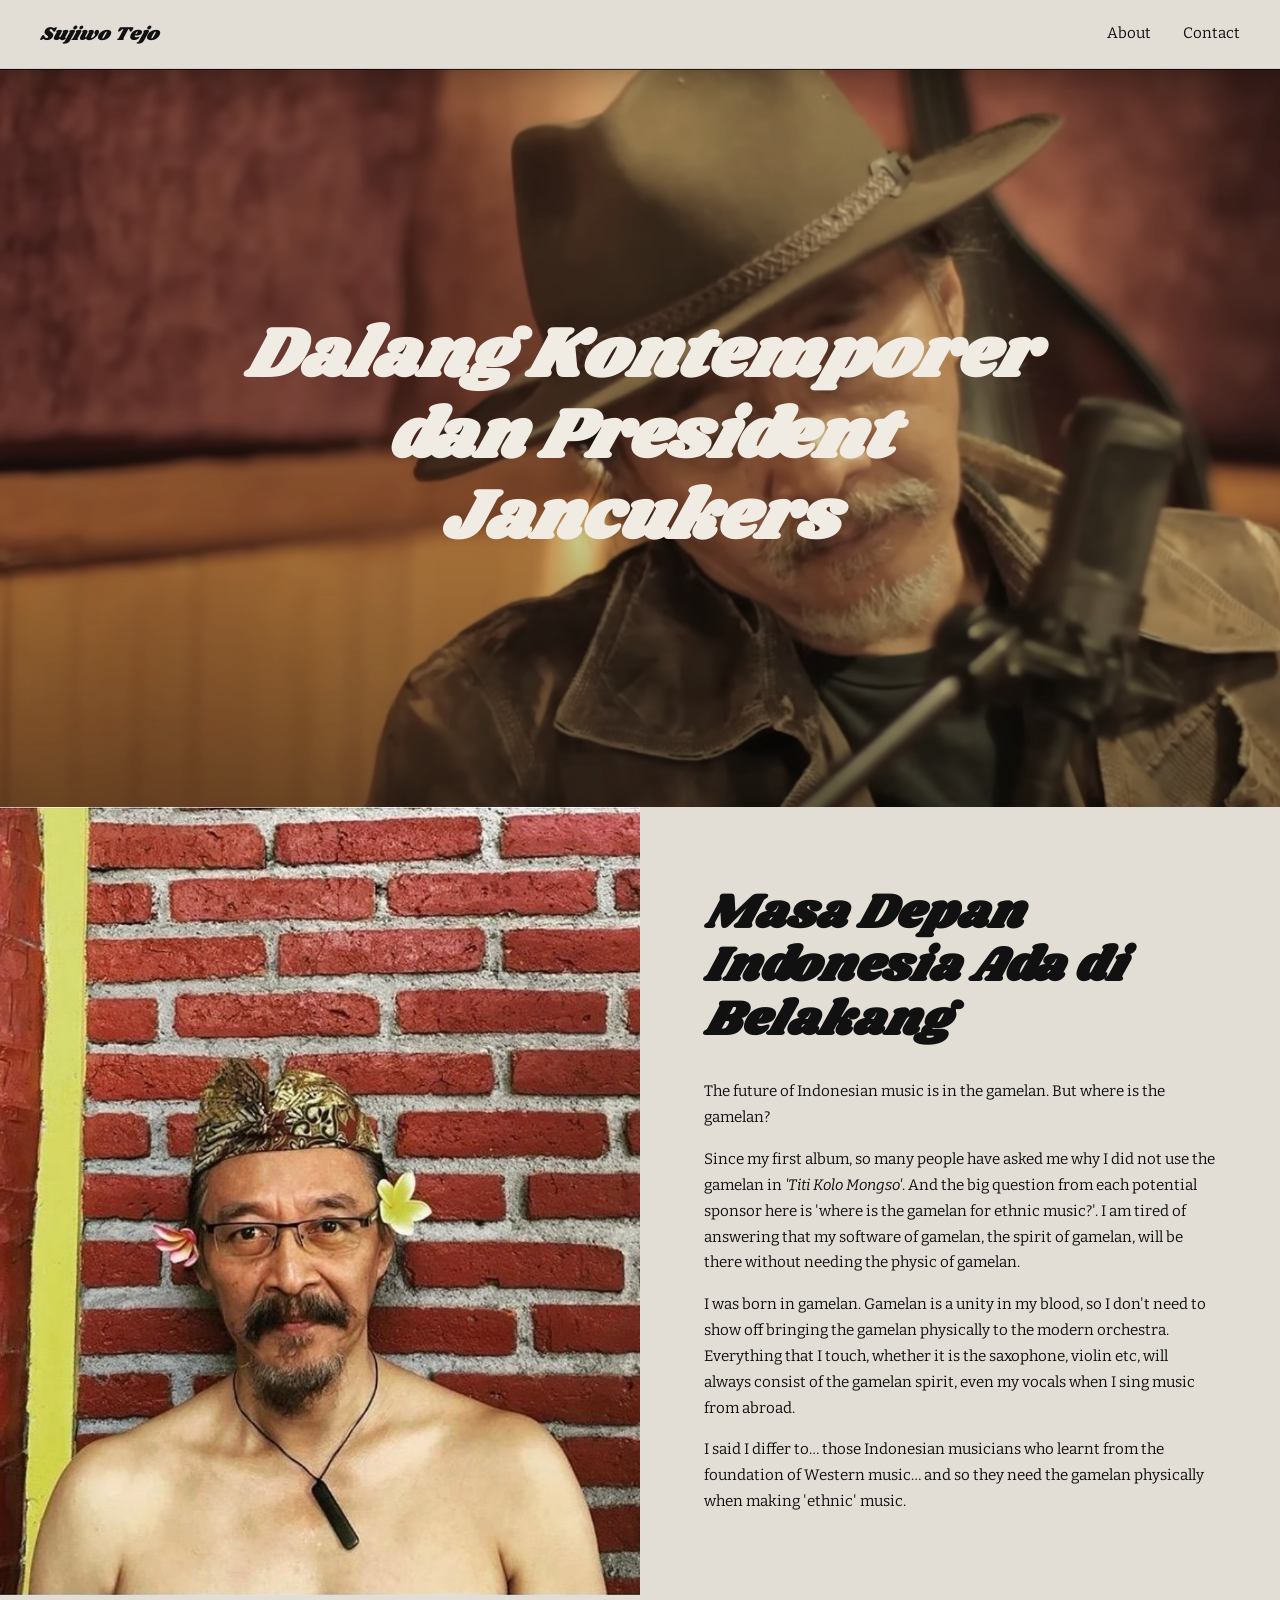
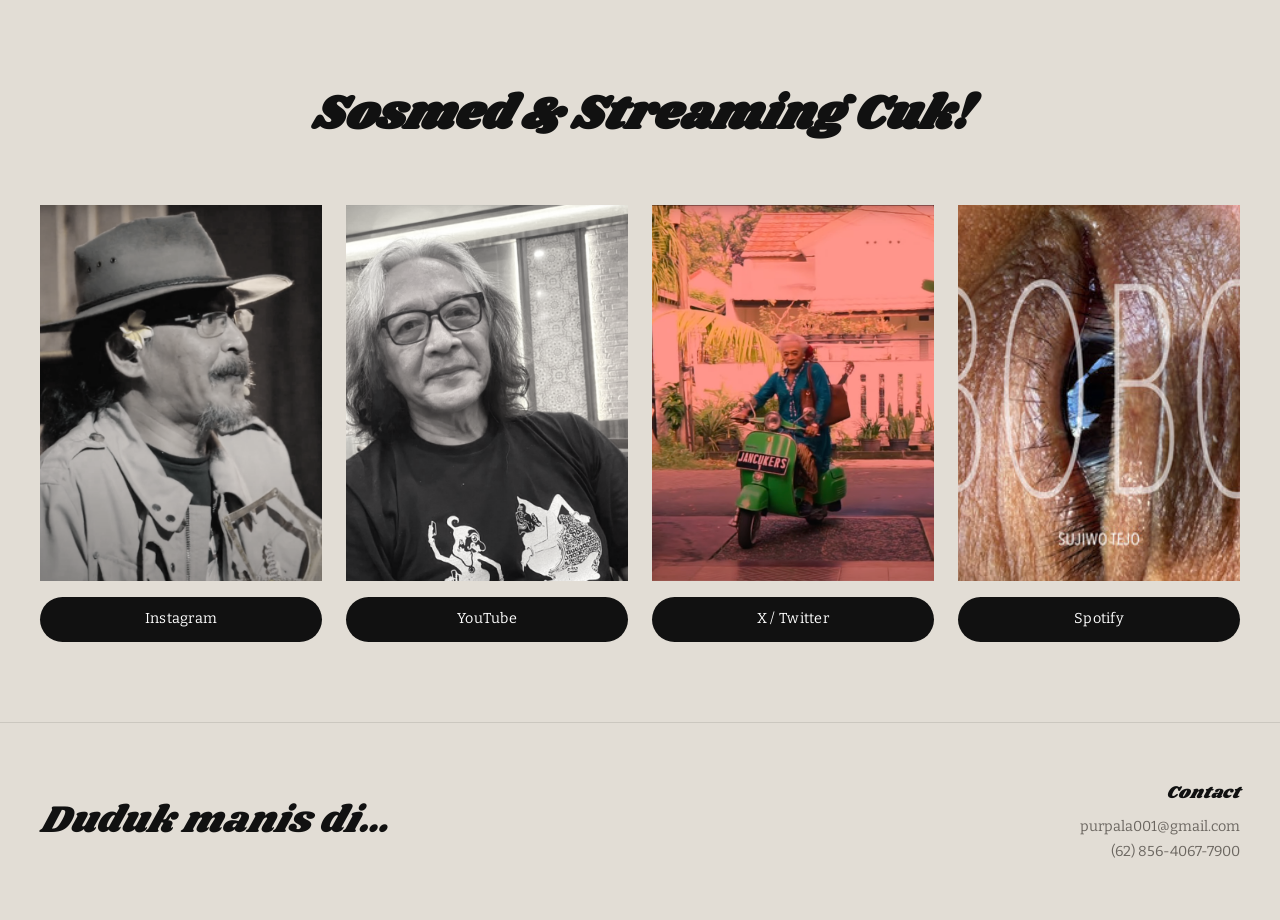
==== index.html @ f803b523 "Use hero2.png for Masa Depan section Co-Authored-By: Claude Sonnet 4.6 <noreply@anthropic.com>" ====
<!DOCTYPE html>
<html lang="id">
<head>
  <meta charset="UTF-8">
  <meta name="viewport" content="width=device-width, initial-scale=1.0">
  <title>Sujiwo Tejo | Javanese Shadow Puppetmaster</title>
  <meta name="description" content="Dalang Kontemporer dan President Jancukers — Sujiwo Tejo, Javanese shadow puppetmaster, poet, composer, and artist.">
  <link rel="stylesheet" href="style.css">
</head>
<body>

  <nav>
    <a href="index.html" class="nav-logo">Sujiwo Tejo</a>
    <div class="nav-links">
      <a href="about.html">About</a>
      <a href="contact.html">Contact</a>
    </div>
  </nav>

  <!-- HERO -->
  <section class="hero">
    <img src="images/hero1.png" alt="Sujiwo Tejo" loading="eager">
    <div class="hero-overlay">
      <h1>Dalang Kontemporer dan President Jancukers</h1>
    </div>
  </section>

  <!-- SPLIT: photo + gamelan text -->
  <section class="split">
    <div class="split-img">
      <img src="images/hero2.png" alt="Sujiwo Tejo">
    </div>
    <div class="split-text">
      <h2>Masa Depan Indonesia Ada di Belakang</h2>
      <p>The future of Indonesian music is in the gamelan. But where is the gamelan?</p>
      <p>Since my first album, so many people have asked me why I did not use the gamelan in <em>'Titi Kolo Mongso'</em>. And the big question from each potential sponsor here is 'where is the gamelan for ethnic music?'. I am tired of answering that my software of gamelan, the spirit of gamelan, will be there without needing the physic of gamelan.</p>
      <p>I was born in gamelan. Gamelan is a unity in my blood, so I don't need to show off bringing the gamelan physically to the modern orchestra. Everything that I touch, whether it is the saxophone, violin etc, will always consist of the gamelan spirit, even my vocals when I sing music from abroad.</p>
      <p>I said I differ to… those Indonesian musicians who learnt from the foundation of Western music… and so they need the gamelan physically when making 'ethnic' music.</p>
    </div>
  </section>

  <!-- SOCIAL GRID -->
  <section class="social-section">
    <h2>Sosmed &amp; Streaming Cuk!</h2>
    <div class="social-grid">
      <div class="social-card">
        <img src="images/about1.png" alt="Instagram">
        <a href="https://www.instagram.com/president_jancukers/" target="_blank" rel="noopener" class="social-btn">Instagram</a>
      </div>
      <div class="social-card">
        <img src="images/about2.png" alt="YouTube">
        <a href="https://www.youtube.com/@SujiwoTejo_PresidentJancukers" target="_blank" rel="noopener" class="social-btn">YouTube</a>
      </div>
      <div class="social-card">
        <img src="images/about3.png" alt="X / Twitter">
        <a href="https://x.com/sudjiwotedjo" target="_blank" rel="noopener" class="social-btn">X / Twitter</a>
      </div>
      <div class="social-card">
        <img src="images/spotify-album.jpg" alt="Spotify">
        <a href="https://open.spotify.com/album/1lGrfg0Yd7iJOjiaB1ZyHG?si=fac8DmwNQrSKTdSQefo1yQ" target="_blank" rel="noopener" class="social-btn">Spotify</a>
      </div>
    </div>
  </section>

  <!-- FOOTER STRIP -->
  <footer class="footer-strip">
    <span class="tagline">Duduk manis di…</span>
    <div class="footer-contact">
      <div class="label">Contact</div>
      <p><a href="mailto:purpala001@gmail.com">purpala001@gmail.com</a></p>
      <p><a href="tel:+628564067900">(62) 856-4067-7900</a></p>
    </div>
  </footer>

</body>
</html>
---- style.css ----
@import url('https://fonts.googleapis.com/css2?family=Shrikhand&family=Bitter:ital,wght@0,400;0,700;1,400;1,700&display=swap');

*, *::before, *::after { box-sizing: border-box; margin: 0; padding: 0; }

:root {
  --bg: #e2ddd5;
  --text: #111;
  --muted: #6b6660;
  --max-w: 1300px;
}

html { scroll-behavior: smooth; }

body {
  background: var(--bg);
  color: var(--text);
  font-family: 'Bitter', Georgia, serif;
  font-size: 1rem;
  line-height: 1.7;
}

a { color: inherit; text-decoration: none; }

/* ── NAV ── */
nav {
  position: sticky;
  top: 0;
  z-index: 100;
  display: flex;
  align-items: center;
  justify-content: space-between;
  padding: 1.1rem 2.5rem;
  background: var(--bg);
  border-bottom: 1px solid rgba(0,0,0,0.08);
}

.nav-logo {
  font-family: 'Shrikhand', serif;
  font-size: 1.2rem;
  font-style: italic;
  color: var(--text);
}

.nav-links { display: flex; gap: 2rem; }

.nav-links a {
  font-size: 0.95rem;
  color: var(--text);
  transition: opacity 0.2s;
}

.nav-links a:hover { opacity: 0.55; }

/* ── HERO ── */
.hero {
  position: relative;
  height: 82vh;
  min-height: 500px;
  overflow: hidden;
}

.hero img {
  width: 100%; height: 100%;
  object-fit: cover;
  object-position: center 20%;
  display: block;
}

.hero-overlay {
  position: absolute;
  inset: 0;
  background: rgba(0,0,0,0.22);
  display: flex;
  align-items: center;
  justify-content: center;
  text-align: center;
  padding: 2rem;
}

.hero-overlay h1 {
  font-family: 'Shrikhand', serif;
  font-style: italic;
  font-size: clamp(2.2rem, 5.5vw, 4.5rem);
  line-height: 1.15;
  color: #f0ece4;
  max-width: 900px;
}

/* ── SPLIT SECTION ── */
.split {
  display: grid;
  grid-template-columns: 1fr 1fr;
  min-height: 600px;
}

.split-img {
  overflow: hidden;
}

.split-img img {
  width: 100%; height: 100%;
  object-fit: cover;
  display: block;
}

.split-text {
  padding: 5rem 4rem;
  display: flex;
  flex-direction: column;
  justify-content: center;
}

.split-text h2 {
  font-family: 'Shrikhand', serif;
  font-style: italic;
  font-size: clamp(2rem, 3.8vw, 3.5rem);
  line-height: 1.1;
  margin-bottom: 2rem;
  color: var(--text);
}

.split-text p {
  font-size: 0.95rem;
  color: var(--text);
  margin-bottom: 1rem;
}

.split-text p:last-child { margin-bottom: 0; }

/* ── SOCIAL SECTION ── */
.social-section {
  padding: 5rem 2.5rem;
  text-align: center;
}

.social-section h2 {
  font-family: 'Shrikhand', serif;
  font-style: italic;
  font-size: clamp(2rem, 4vw, 3rem);
  margin-bottom: 3rem;
}

.social-grid {
  display: grid;
  grid-template-columns: repeat(4, 1fr);
  gap: 1.5rem;
  max-width: var(--max-w);
  margin: 0 auto;
}

.social-card {
  display: flex;
  flex-direction: column;
  gap: 1rem;
}

.social-card img {
  width: 100%;
  aspect-ratio: 3/4;
  object-fit: cover;
  display: block;
}

.social-btn {
  display: block;
  background: var(--text);
  color: #fff;
  padding: 0.65rem 1rem;
  font-family: 'Bitter', serif;
  font-size: 0.9rem;
  letter-spacing: 0.02em;
  border-radius: 999px;
  transition: opacity 0.2s;
}

.social-btn:hover { opacity: 0.7; color: #fff; }

/* ── FOOTER / CONTACT STRIP ── */
.footer-strip {
  display: flex;
  align-items: center;
  justify-content: space-between;
  padding: 3.5rem 2.5rem;
  border-top: 1px solid rgba(0,0,0,0.1);
}

.footer-strip .tagline {
  font-family: 'Shrikhand', serif;
  font-style: italic;
  font-size: clamp(1.5rem, 3vw, 2.5rem);
  color: var(--text);
}

.footer-contact {
  text-align: right;
}

.footer-contact .label {
  font-family: 'Shrikhand', serif;
  font-style: italic;
  font-size: 1.1rem;
  margin-bottom: 0.4rem;
}

.footer-contact p {
  font-size: 0.9rem;
  color: var(--muted);
}

.footer-contact a:hover { color: var(--text); }

/* ── PAGE HEADER (about/contact pages) ── */
.page-header {
  padding: 5rem 2.5rem 3rem;
  max-width: var(--max-w);
  margin: 0 auto;
}

.page-header h1 {
  font-family: 'Shrikhand', serif;
  font-style: italic;
  font-size: clamp(2rem, 5vw, 3.5rem);
  line-height: 1.15;
}

.page-header .subtitle {
  color: var(--muted);
  font-style: italic;
  font-size: 1.05rem;
  margin-top: 0.75rem;
}

/* ── ABOUT SPLIT (about page) ── */
.about-split {
  display: grid;
  grid-template-columns: 1fr 1fr;
  gap: 4rem;
  align-items: start;
  max-width: var(--max-w);
  margin: 0 auto;
  padding: 0 2.5rem 5rem;
}

.about-split img {
  width: 100%;
  display: block;
  object-fit: cover;
}

/* ── CONTACT PAGE ── */
.contact-wrap {
  max-width: 600px;
  padding: 0 2.5rem 5rem;
}

.contact-detail {
  display: flex;
  gap: 1rem;
  align-items: baseline;
  margin-bottom: 0.75rem;
  font-size: 1.05rem;
}

.contact-detail span {
  font-size: 0.75rem;
  letter-spacing: 0.1em;
  text-transform: uppercase;
  color: var(--muted);
  min-width: 55px;
}

.contact-detail a:hover { opacity: 0.6; }

.contact-social {
  display: flex;
  flex-wrap: wrap;
  gap: 0.75rem;
  margin-top: 3rem;
}

.contact-social a {
  display: inline-block;
  padding: 0.5rem 1.25rem;
  background: var(--text);
  color: #fff;
  font-size: 0.85rem;
  border-radius: 999px;
}

.contact-social a:hover { opacity: 0.7; }

/* ── RESPONSIVE ── */
@media (max-width: 900px) {
  .split { grid-template-columns: 1fr; }
  .split-img { height: 50vw; min-height: 280px; }
  .split-text { padding: 3rem 2rem; }
  .social-grid { grid-template-columns: repeat(2, 1fr); }
  .about-split { grid-template-columns: 1fr; gap: 2rem; }
  .footer-strip { flex-direction: column; gap: 2rem; text-align: center; }
  .footer-contact { text-align: center; }
}

@media (max-width: 480px) {
  nav { padding: 1rem 1.25rem; }
  .nav-links { gap: 1.25rem; }
  .social-grid { grid-template-columns: repeat(2, 1fr); gap: 1rem; }
}
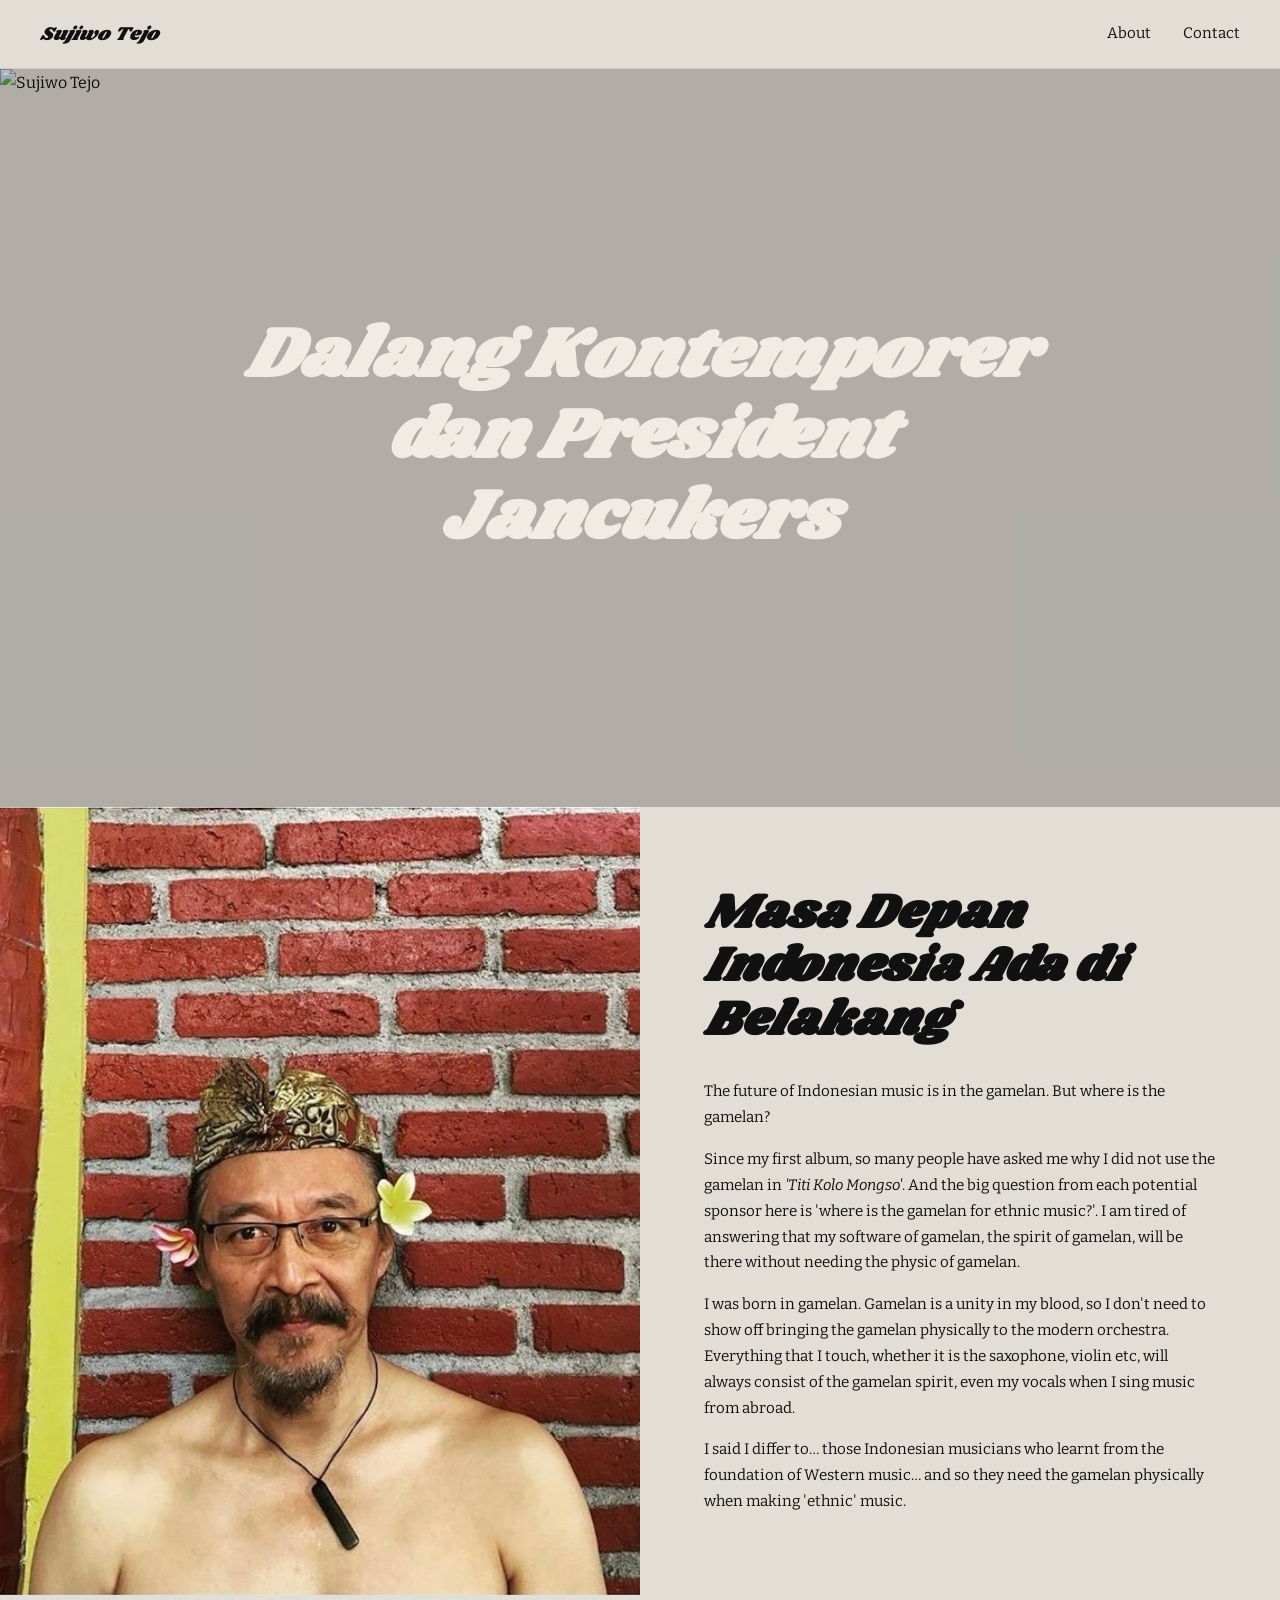
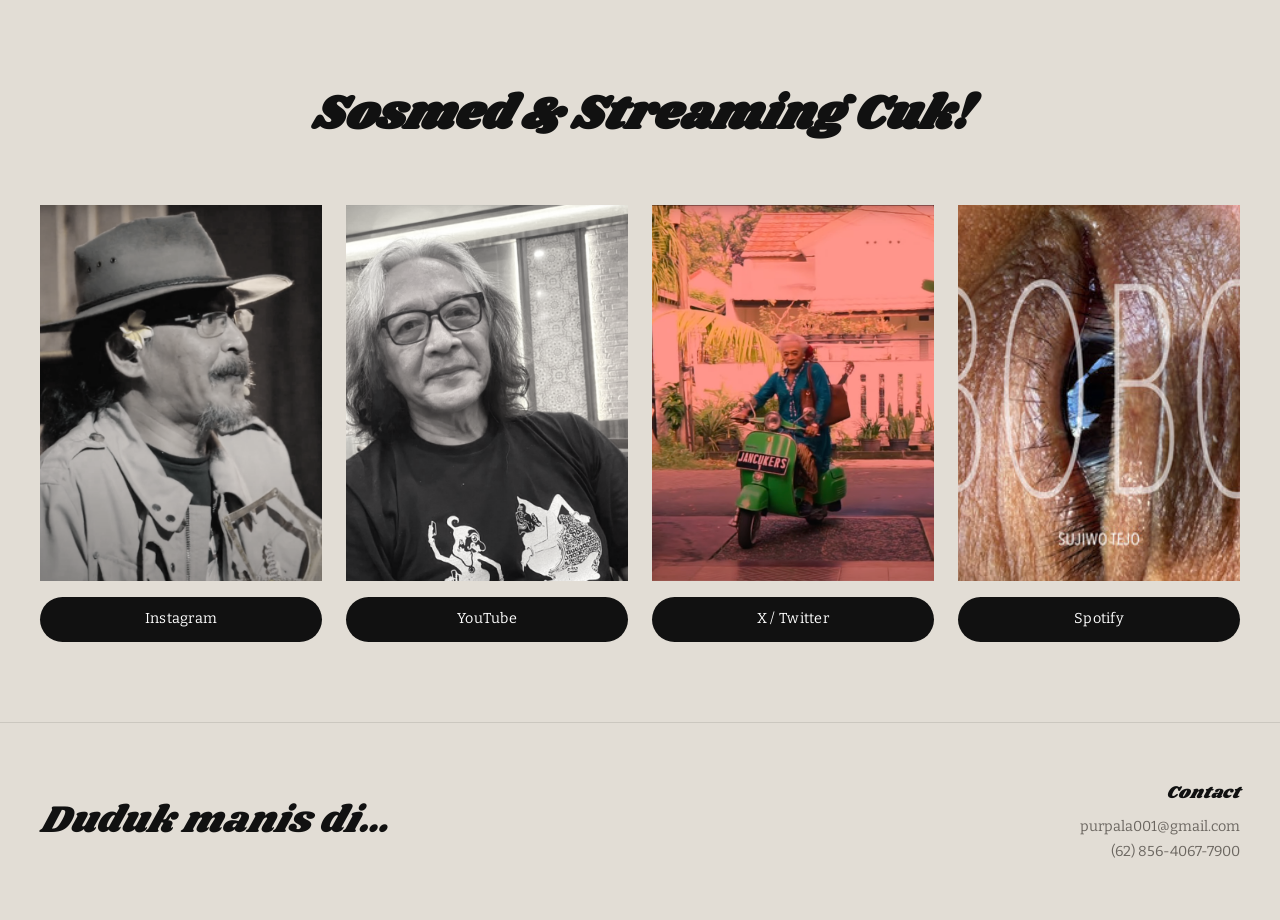
==== commit c34d5beb: "Update index.html" ====
--- a/index.html
+++ b/index.html
@@ -19,7 +19,7 @@
 
   <!-- HERO -->
   <section class="hero">
-    <img src="images/hero1.png" alt="Sujiwo Tejo" loading="eager">
+    <img src="images/tupai.jpg" alt="Sujiwo Tejo" loading="eager">
     <div class="hero-overlay">
       <h1>Dalang Kontemporer dan President Jancukers</h1>
     </div>
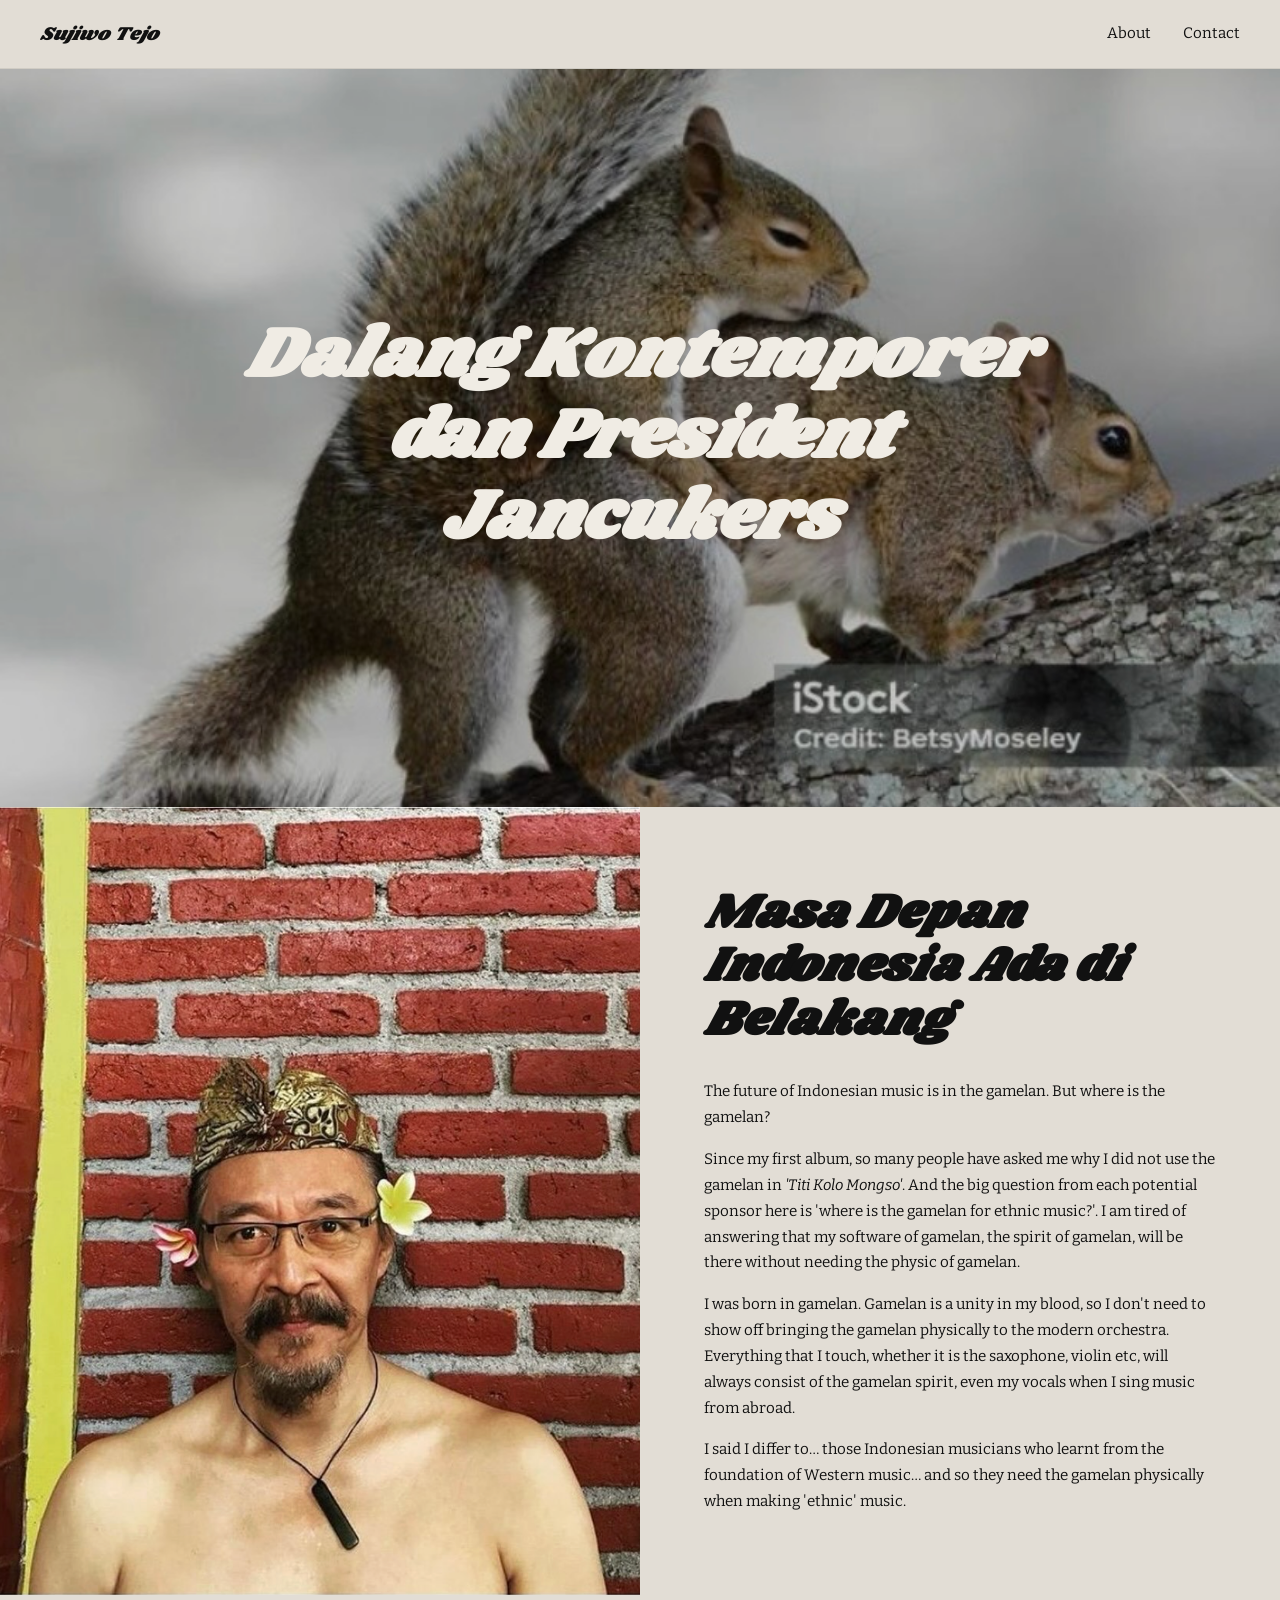
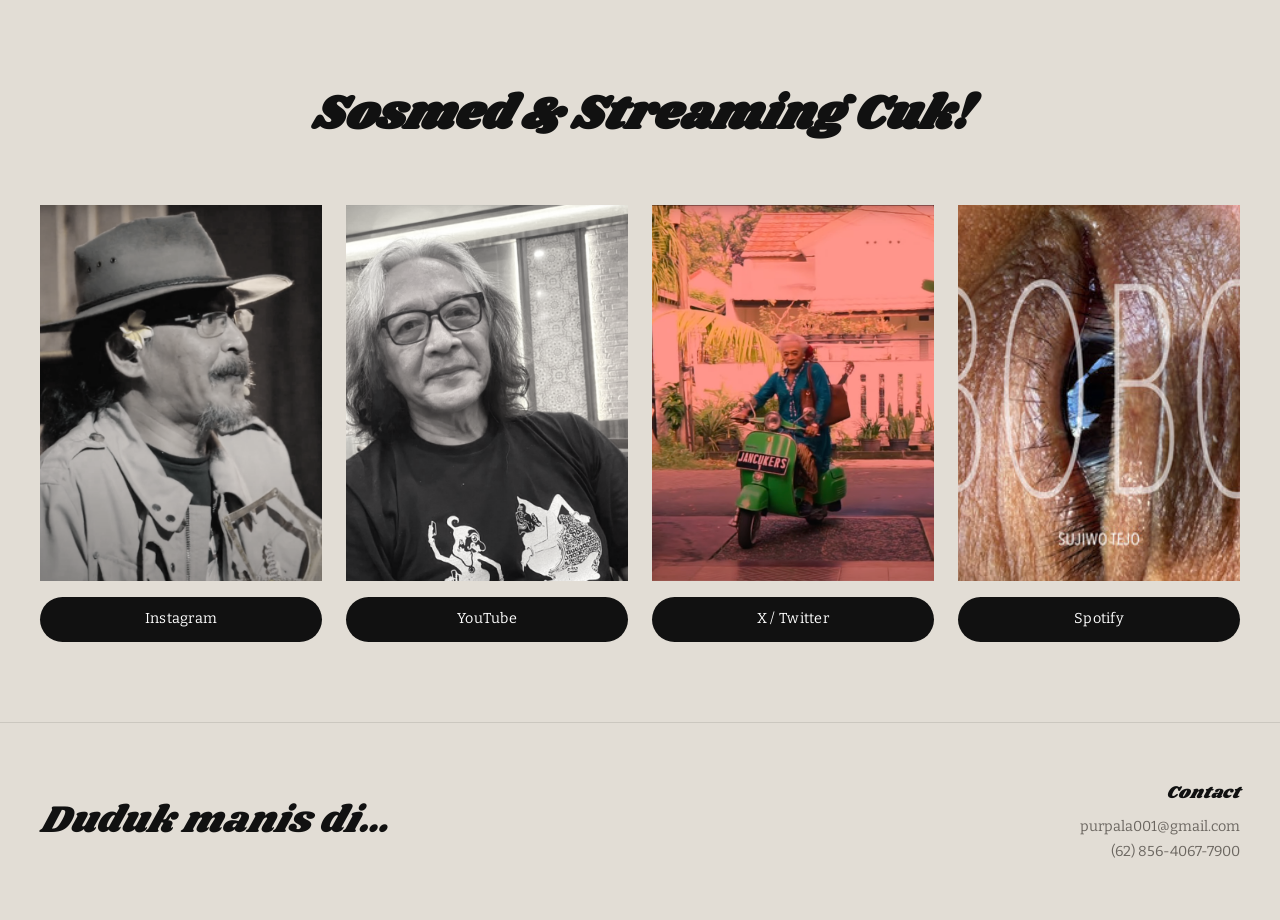
==== commit 51b54e60: "Update index.html" ====
--- a/index.html
+++ b/index.html
@@ -19,7 +19,7 @@
 
   <!-- HERO -->
   <section class="hero">
-    <img src="images/tupai.jpg" alt="Sujiwo Tejo" loading="eager">
+    <img src="images/Tupai.jpg" alt="Sujiwo Tejo" loading="eager">
     <div class="hero-overlay">
       <h1>Dalang Kontemporer dan President Jancukers</h1>
     </div>
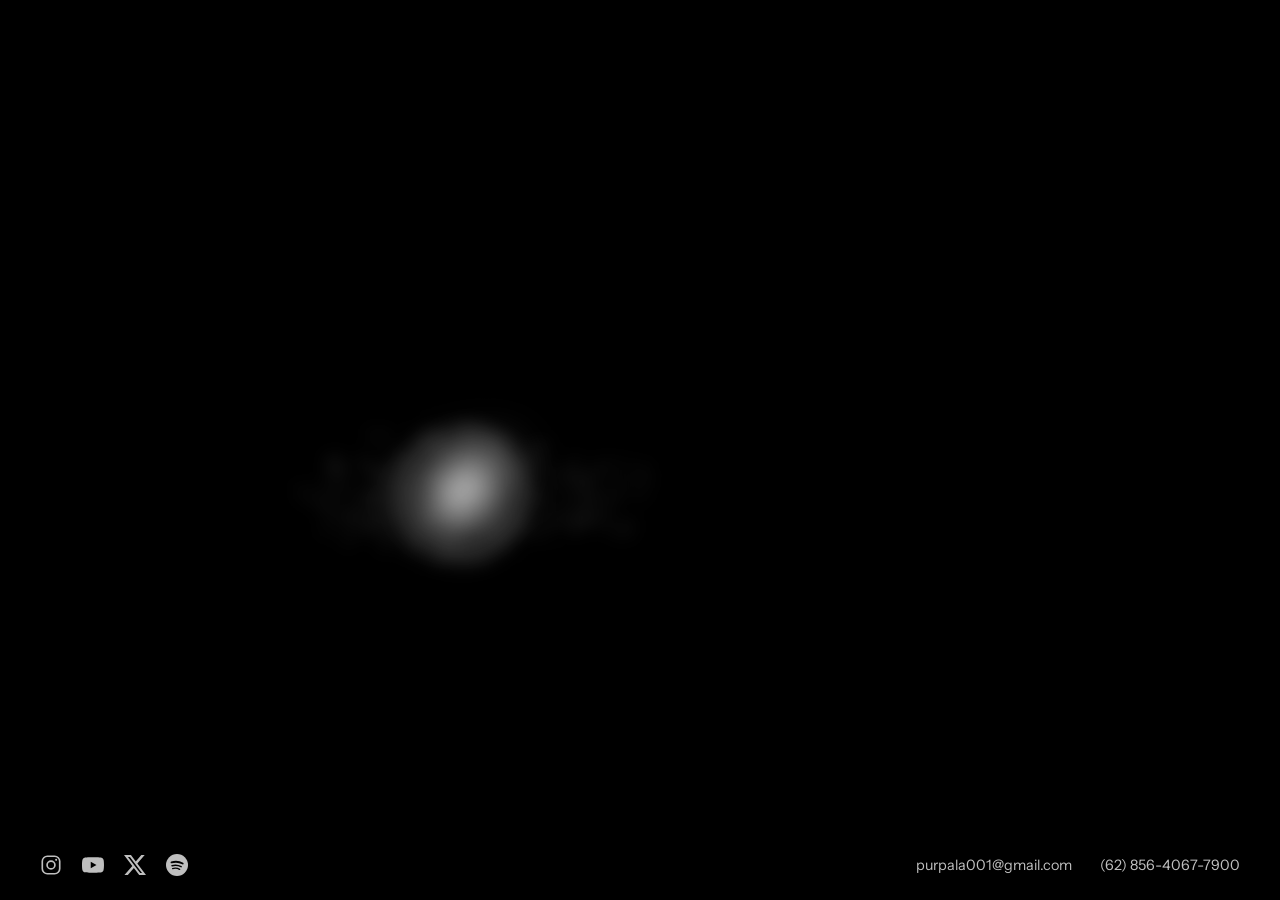
==== commit ec7596de: "Redesign as a single black page with shadow-puppet animation Pointer and touch movement throw soft w" ====
--- a/index.html
+++ b/index.html
@@ -2,75 +2,47 @@
 <html lang="id">
 <head>
   <meta charset="UTF-8">
-  <meta name="viewport" content="width=device-width, initial-scale=1.0">
-  <title>Sujiwo Tejo | Javanese Shadow Puppetmaster</title>
+  <meta name="viewport" content="width=device-width, initial-scale=1.0, viewport-fit=cover">
+  <title>Sujiwo Tejo | President Jancukers</title>
   <meta name="description" content="Dalang Kontemporer dan President Jancukers — Sujiwo Tejo, Javanese shadow puppetmaster, poet, composer, and artist.">
+  <meta name="theme-color" content="#000000">
+  <meta property="og:title" content="Sujiwo Tejo | President Jancukers">
+  <meta property="og:description" content="Dalang Kontemporer dan President Jancukers.">
+  <link rel="preconnect" href="https://fonts.googleapis.com">
+  <link rel="preconnect" href="https://fonts.gstatic.com" crossorigin>
+  <link rel="stylesheet" href="https://fonts.googleapis.com/css2?family=Fraunces:ital,opsz,wght@1,9..144,500&family=Instrument+Sans:wght@400;500&display=swap">
   <link rel="stylesheet" href="style.css">
 </head>
 <body>
 
-  <nav>
-    <a href="index.html" class="nav-logo">Sujiwo Tejo</a>
-    <div class="nav-links">
-      <a href="about.html">About</a>
-      <a href="contact.html">Contact</a>
-    </div>
-  </nav>
+  <h1 class="sr-only">Sujiwo Tejo — President Jancukers</h1>
 
-  <!-- HERO -->
-  <section class="hero">
-    <img src="images/Tupai.jpg" alt="Sujiwo Tejo" loading="eager">
-    <div class="hero-overlay">
-      <h1>Dalang Kontemporer dan President Jancukers</h1>
-    </div>
-  </section>
+  <canvas id="shadows" aria-hidden="true"></canvas>
+  <canvas id="words" aria-hidden="true"></canvas>
 
-  <!-- SPLIT: photo + gamelan text -->
-  <section class="split">
-    <div class="split-img">
-      <img src="images/hero2.png" alt="Sujiwo Tejo">
-    </div>
-    <div class="split-text">
-      <h2>Masa Depan Indonesia Ada di Belakang</h2>
-      <p>The future of Indonesian music is in the gamelan. But where is the gamelan?</p>
-      <p>Since my first album, so many people have asked me why I did not use the gamelan in <em>'Titi Kolo Mongso'</em>. And the big question from each potential sponsor here is 'where is the gamelan for ethnic music?'. I am tired of answering that my software of gamelan, the spirit of gamelan, will be there without needing the physic of gamelan.</p>
-      <p>I was born in gamelan. Gamelan is a unity in my blood, so I don't need to show off bringing the gamelan physically to the modern orchestra. Everything that I touch, whether it is the saxophone, violin etc, will always consist of the gamelan spirit, even my vocals when I sing music from abroad.</p>
-      <p>I said I differ to… those Indonesian musicians who learnt from the foundation of Western music… and so they need the gamelan physically when making 'ethnic' music.</p>
-    </div>
-  </section>
+  <noscript><p class="noscript">Sujiwo Tejo</p></noscript>
 
-  <!-- SOCIAL GRID -->
-  <section class="social-section">
-    <h2>Sosmed &amp; Streaming Cuk!</h2>
-    <div class="social-grid">
-      <div class="social-card">
-        <img src="images/about1.png" alt="Instagram">
-        <a href="https://www.instagram.com/president_jancukers/" target="_blank" rel="noopener" class="social-btn">Instagram</a>
-      </div>
-      <div class="social-card">
-        <img src="images/about2.png" alt="YouTube">
-        <a href="https://www.youtube.com/@SujiwoTejo_PresidentJancukers" target="_blank" rel="noopener" class="social-btn">YouTube</a>
-      </div>
-      <div class="social-card">
-        <img src="images/about3.png" alt="X / Twitter">
-        <a href="https://x.com/sudjiwotedjo" target="_blank" rel="noopener" class="social-btn">X / Twitter</a>
-      </div>
-      <div class="social-card">
-        <img src="images/spotify-album.jpg" alt="Spotify">
-        <a href="https://open.spotify.com/album/1lGrfg0Yd7iJOjiaB1ZyHG?si=fac8DmwNQrSKTdSQefo1yQ" target="_blank" rel="noopener" class="social-btn">Spotify</a>
-      </div>
-    </div>
-  </section>
-
-  <!-- FOOTER STRIP -->
-  <footer class="footer-strip">
-    <span class="tagline">Duduk manis di…</span>
-    <div class="footer-contact">
-      <div class="label">Contact</div>
-      <p><a href="mailto:purpala001@gmail.com">purpala001@gmail.com</a></p>
-      <p><a href="tel:+628564067900">(62) 856-4067-7900</a></p>
-    </div>
+  <footer>
+    <nav class="social" aria-label="Social media">
+      <a href="https://www.instagram.com/president_jancukers/" target="_blank" rel="noopener" aria-label="Instagram">
+        <svg viewBox="0 0 24 24" fill="none" stroke="currentColor" stroke-width="1.8"><rect x="2.5" y="2.5" width="19" height="19" rx="5.5"/><circle cx="12" cy="12" r="4.3"/><circle cx="17.6" cy="6.4" r="1.1" fill="currentColor" stroke="none"/></svg>
+      </a>
+      <a href="https://www.youtube.com/@SujiwoTejo_PresidentJancukers" target="_blank" rel="noopener" aria-label="YouTube">
+        <svg viewBox="0 0 24 24" fill="currentColor"><path d="M23.498 6.186a3.016 3.016 0 0 0-2.122-2.136C19.505 3.545 12 3.545 12 3.545s-7.505 0-9.377.505A3.017 3.017 0 0 0 .502 6.186C0 8.07 0 12 0 12s0 3.93.502 5.814a3.016 3.016 0 0 0 2.122 2.136c1.871.505 9.376.505 9.376.505s7.505 0 9.377-.505a3.015 3.015 0 0 0 2.122-2.136C24 15.93 24 12 24 12s0-3.93-.502-5.814zM9.545 15.568V8.432L15.818 12l-6.273 3.568z"/></svg>
+      </a>
+      <a href="https://x.com/sudjiwotedjo" target="_blank" rel="noopener" aria-label="X (Twitter)">
+        <svg viewBox="0 0 24 24" fill="currentColor"><path d="M18.901 1.153h3.68l-8.04 9.19L24 22.846h-7.406l-5.8-7.584-6.638 7.584H.474l8.6-9.83L0 1.154h7.594l5.243 6.932ZM17.61 20.644h2.039L6.486 3.24H4.298Z"/></svg>
+      </a>
+      <a href="https://open.spotify.com/artist/7ddWGwkeDMoP28V9jKxkxv?si=oco6dfQuQGiIY-ARhWsfpA" target="_blank" rel="noopener" aria-label="Spotify">
+        <svg viewBox="0 0 24 24"><circle cx="12" cy="12" r="12" fill="currentColor"/><g fill="none" stroke="#000" stroke-linecap="round"><path d="M6 9.2c4-1.2 8.6-.8 12.2 1.2" stroke-width="2"/><path d="M6.6 12.7c3.3-.9 7-.5 9.9 1.1" stroke-width="1.7"/><path d="M7.2 15.9c2.6-.7 5.4-.4 7.7.9" stroke-width="1.4"/></g></svg>
+      </a>
+    </nav>
+    <address class="contact">
+      <a href="mailto:purpala001@gmail.com">purpala001@gmail.com</a>
+      <a href="tel:+6285640677900">(62) 856-4067-7900</a>
+    </address>
   </footer>
 
+  <script src="script.js"></script>
 </body>
 </html>
--- a/style.css
+++ b/style.css
@@ -1,307 +1,93 @@
-@import url('https://fonts.googleapis.com/css2?family=Shrikhand&family=Bitter:ital,wght@0,400;0,700;1,400;1,700&display=swap');
-
 *, *::before, *::after { box-sizing: border-box; margin: 0; padding: 0; }
 
-:root {
-  --bg: #e2ddd5;
-  --text: #111;
-  --muted: #6b6660;
-  --max-w: 1300px;
+html, body {
+  height: 100%;
+  background: #000;
+  color: #fff;
+  overflow: hidden;
 }
 
-html { scroll-behavior: smooth; }
-
 body {
-  background: var(--bg);
-  color: var(--text);
-  font-family: 'Bitter', Georgia, serif;
-  font-size: 1rem;
-  line-height: 1.7;
+  font-family: 'Instrument Sans', system-ui, sans-serif;
+  -webkit-font-smoothing: antialiased;
+  touch-action: none;
+  overscroll-behavior: none;
 }
 
-a { color: inherit; text-decoration: none; }
+canvas {
+  position: fixed;
+  inset: 0;
+  width: 100%;
+  height: 100%;
+  display: block;
+}
 
-/* ── NAV ── */
-nav {
-  position: sticky;
-  top: 0;
-  z-index: 100;
+/* blurred so the shapes read as shadows thrown on the kelir */
+#shadows { filter: blur(22px); }
+#words { filter: blur(1.4px); }
+
+.sr-only {
+  position: absolute;
+  width: 1px;
+  height: 1px;
+  overflow: hidden;
+  clip: rect(0 0 0 0);
+  white-space: nowrap;
+}
+
+.noscript {
+  position: fixed;
+  inset: 0;
+  display: grid;
+  place-items: center;
+  font-family: 'Fraunces', Georgia, serif;
+  font-style: italic;
+  font-size: clamp(2.5rem, 10vw, 7rem);
+}
+
+footer {
+  position: fixed;
+  left: 0;
+  right: 0;
+  bottom: 0;
+  z-index: 1;
   display: flex;
   align-items: center;
   justify-content: space-between;
-  padding: 1.1rem 2.5rem;
-  background: var(--bg);
-  border-bottom: 1px solid rgba(0,0,0,0.08);
+  flex-wrap: wrap;
+  gap: 1rem 2rem;
+  padding: 1.5rem clamp(1rem, 4vw, 2.5rem) calc(1.5rem + env(safe-area-inset-bottom));
+  font-size: 0.9rem;
 }
 
-.nav-logo {
-  font-family: 'Shrikhand', serif;
-  font-size: 1.2rem;
-  font-style: italic;
-  color: var(--text);
-}
+.social { display: flex; gap: 1.25rem; }
 
-.nav-links { display: flex; gap: 2rem; }
-
-.nav-links a {
-  font-size: 0.95rem;
-  color: var(--text);
+.social a {
+  display: block;
+  width: 22px;
+  height: 22px;
+  color: #fff;
+  opacity: 0.75;
   transition: opacity 0.2s;
 }
 
-.nav-links a:hover { opacity: 0.55; }
+.social svg { width: 100%; height: 100%; display: block; }
 
-/* ── HERO ── */
-.hero {
-  position: relative;
-  height: 82vh;
-  min-height: 500px;
-  overflow: hidden;
+.contact {
+  display: flex;
+  flex-wrap: wrap;
+  gap: 0.25rem 1.75rem;
+  font-style: normal;
 }
 
-.hero img {
-  width: 100%; height: 100%;
-  object-fit: cover;
-  object-position: center 20%;
-  display: block;
+.contact a { color: #fff; text-decoration: none; opacity: 0.75; transition: opacity 0.2s; }
+
+.social a:hover, .social a:focus-visible,
+.contact a:hover, .contact a:focus-visible { opacity: 1; }
+
+a:focus-visible { outline: 1px solid #fff; outline-offset: 4px; }
+
+@media (max-width: 560px) {
+  footer { flex-direction: column; justify-content: center; text-align: center; }
+  .contact { justify-content: center; }
 }
-
-.hero-overlay {
-  position: absolute;
-  inset: 0;
-  background: rgba(0,0,0,0.22);
-  display: flex;
-  align-items: center;
-  justify-content: center;
-  text-align: center;
-  padding: 2rem;
-}
-
-.hero-overlay h1 {
-  font-family: 'Shrikhand', serif;
-  font-style: italic;
-  font-size: clamp(2.2rem, 5.5vw, 4.5rem);
-  line-height: 1.15;
-  color: #f0ece4;
-  max-width: 900px;
-}
-
-/* ── SPLIT SECTION ── */
-.split {
-  display: grid;
-  grid-template-columns: 1fr 1fr;
-  min-height: 600px;
-}
-
-.split-img {
-  overflow: hidden;
-}
-
-.split-img img {
-  width: 100%; height: 100%;
-  object-fit: cover;
-  display: block;
-}
-
-.split-text {
-  padding: 5rem 4rem;
-  display: flex;
-  flex-direction: column;
-  justify-content: center;
-}
-
-.split-text h2 {
-  font-family: 'Shrikhand', serif;
-  font-style: italic;
-  font-size: clamp(2rem, 3.8vw, 3.5rem);
-  line-height: 1.1;
-  margin-bottom: 2rem;
-  color: var(--text);
-}
-
-.split-text p {
-  font-size: 0.95rem;
-  color: var(--text);
-  margin-bottom: 1rem;
-}
-
-.split-text p:last-child { margin-bottom: 0; }
-
-/* ── SOCIAL SECTION ── */
-.social-section {
-  padding: 5rem 2.5rem;
-  text-align: center;
-}
-
-.social-section h2 {
-  font-family: 'Shrikhand', serif;
-  font-style: italic;
-  font-size: clamp(2rem, 4vw, 3rem);
-  margin-bottom: 3rem;
-}
-
-.social-grid {
-  display: grid;
-  grid-template-columns: repeat(4, 1fr);
-  gap: 1.5rem;
-  max-width: var(--max-w);
-  margin: 0 auto;
-}
-
-.social-card {
-  display: flex;
-  flex-direction: column;
-  gap: 1rem;
-}
-
-.social-card img {
-  width: 100%;
-  aspect-ratio: 3/4;
-  object-fit: cover;
-  display: block;
-}
-
-.social-btn {
-  display: block;
-  background: var(--text);
-  color: #fff;
-  padding: 0.65rem 1rem;
-  font-family: 'Bitter', serif;
-  font-size: 0.9rem;
-  letter-spacing: 0.02em;
-  border-radius: 999px;
-  transition: opacity 0.2s;
-}
-
-.social-btn:hover { opacity: 0.7; color: #fff; }
-
-/* ── FOOTER / CONTACT STRIP ── */
-.footer-strip {
-  display: flex;
-  align-items: center;
-  justify-content: space-between;
-  padding: 3.5rem 2.5rem;
-  border-top: 1px solid rgba(0,0,0,0.1);
-}
-
-.footer-strip .tagline {
-  font-family: 'Shrikhand', serif;
-  font-style: italic;
-  font-size: clamp(1.5rem, 3vw, 2.5rem);
-  color: var(--text);
-}
-
-.footer-contact {
-  text-align: right;
-}
-
-.footer-contact .label {
-  font-family: 'Shrikhand', serif;
-  font-style: italic;
-  font-size: 1.1rem;
-  margin-bottom: 0.4rem;
-}
-
-.footer-contact p {
-  font-size: 0.9rem;
-  color: var(--muted);
-}
-
-.footer-contact a:hover { color: var(--text); }
-
-/* ── PAGE HEADER (about/contact pages) ── */
-.page-header {
-  padding: 5rem 2.5rem 3rem;
-  max-width: var(--max-w);
-  margin: 0 auto;
-}
-
-.page-header h1 {
-  font-family: 'Shrikhand', serif;
-  font-style: italic;
-  font-size: clamp(2rem, 5vw, 3.5rem);
-  line-height: 1.15;
-}
-
-.page-header .subtitle {
-  color: var(--muted);
-  font-style: italic;
-  font-size: 1.05rem;
-  margin-top: 0.75rem;
-}
-
-/* ── ABOUT SPLIT (about page) ── */
-.about-split {
-  display: grid;
-  grid-template-columns: 1fr 1fr;
-  gap: 4rem;
-  align-items: start;
-  max-width: var(--max-w);
-  margin: 0 auto;
-  padding: 0 2.5rem 5rem;
-}
-
-.about-split img {
-  width: 100%;
-  display: block;
-  object-fit: cover;
-}
-
-/* ── CONTACT PAGE ── */
-.contact-wrap {
-  max-width: 600px;
-  padding: 0 2.5rem 5rem;
-}
-
-.contact-detail {
-  display: flex;
-  gap: 1rem;
-  align-items: baseline;
-  margin-bottom: 0.75rem;
-  font-size: 1.05rem;
-}
-
-.contact-detail span {
-  font-size: 0.75rem;
-  letter-spacing: 0.1em;
-  text-transform: uppercase;
-  color: var(--muted);
-  min-width: 55px;
-}
-
-.contact-detail a:hover { opacity: 0.6; }
-
-.contact-social {
-  display: flex;
-  flex-wrap: wrap;
-  gap: 0.75rem;
-  margin-top: 3rem;
-}
-
-.contact-social a {
-  display: inline-block;
-  padding: 0.5rem 1.25rem;
-  background: var(--text);
-  color: #fff;
-  font-size: 0.85rem;
-  border-radius: 999px;
-}
-
-.contact-social a:hover { opacity: 0.7; }
-
-/* ── RESPONSIVE ── */
-@media (max-width: 900px) {
-  .split { grid-template-columns: 1fr; }
-  .split-img { height: 50vw; min-height: 280px; }
-  .split-text { padding: 3rem 2rem; }
-  .social-grid { grid-template-columns: repeat(2, 1fr); }
-  .about-split { grid-template-columns: 1fr; gap: 2rem; }
-  .footer-strip { flex-direction: column; gap: 2rem; text-align: center; }
-  .footer-contact { text-align: center; }
-}
-
-@media (max-width: 480px) {
-  nav { padding: 1rem 1.25rem; }
-  .nav-links { gap: 1.25rem; }
-  .social-grid { grid-template-columns: repeat(2, 1fr); gap: 1rem; }
-}
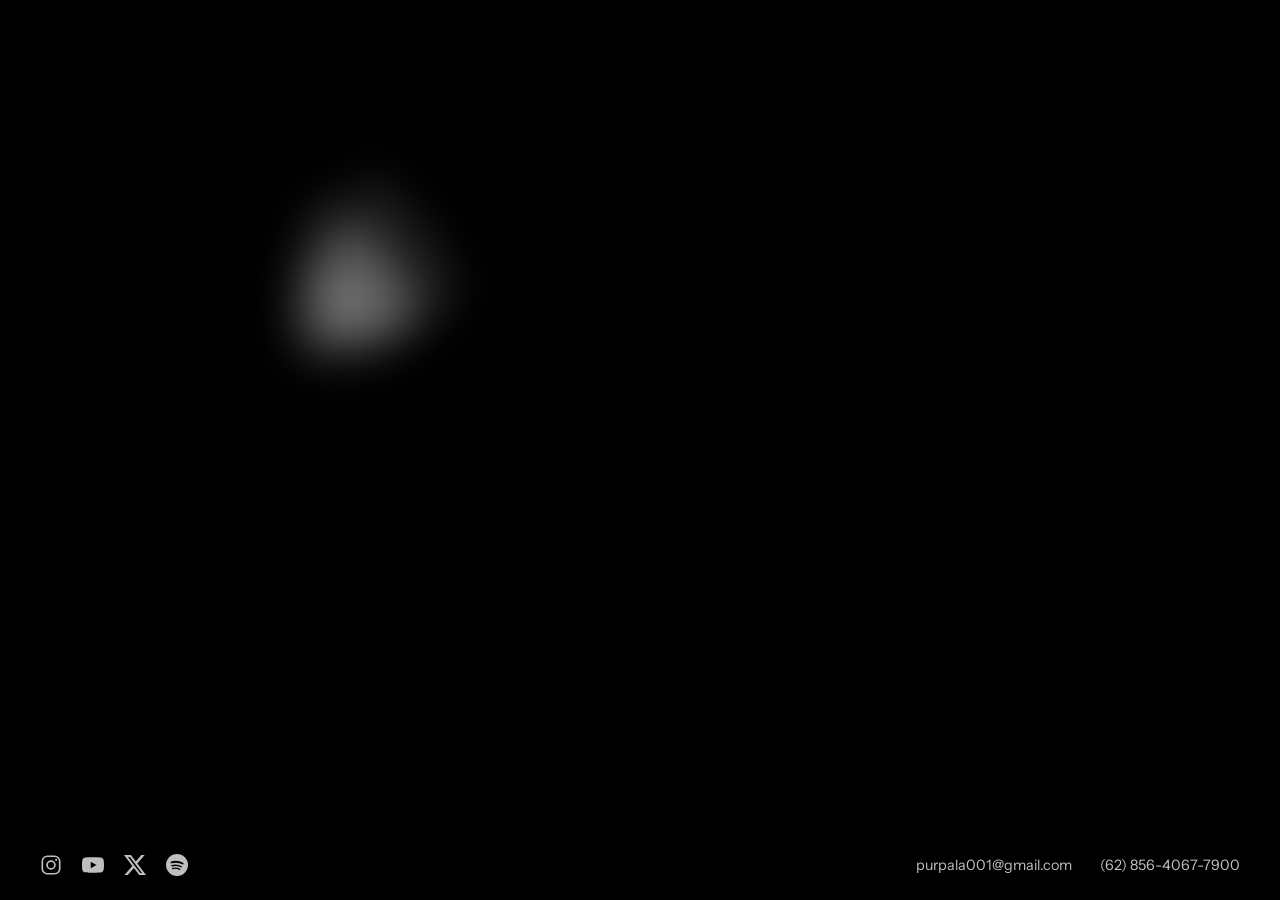
==== commit 68cd0877: "Gunungan shadows and small black words written along the movement Shadows are now wide, upright gunu" ====
--- a/index.html
+++ b/index.html
@@ -10,7 +10,7 @@
   <meta property="og:description" content="Dalang Kontemporer dan President Jancukers.">
   <link rel="preconnect" href="https://fonts.googleapis.com">
   <link rel="preconnect" href="https://fonts.gstatic.com" crossorigin>
-  <link rel="stylesheet" href="https://fonts.googleapis.com/css2?family=Fraunces:ital,opsz,wght@1,9..144,500&family=Instrument+Sans:wght@400;500&display=swap">
+  <link rel="stylesheet" href="https://fonts.googleapis.com/css2?family=EB+Garamond:wght@400&family=Instrument+Sans:wght@400;500&display=swap">
   <link rel="stylesheet" href="style.css">
 </head>
 <body>
--- a/style.css
+++ b/style.css
@@ -24,7 +24,7 @@
 
 /* blurred so the shapes read as shadows thrown on the kelir */
 #shadows { filter: blur(22px); }
-#words { filter: blur(1.4px); }
+#words { filter: blur(0.3px); }
 
 .sr-only {
   position: absolute;
@@ -40,8 +40,7 @@
   inset: 0;
   display: grid;
   place-items: center;
-  font-family: 'Fraunces', Georgia, serif;
-  font-style: italic;
+  font-family: 'EB Garamond', Georgia, serif;
   font-size: clamp(2.5rem, 10vw, 7rem);
 }
 
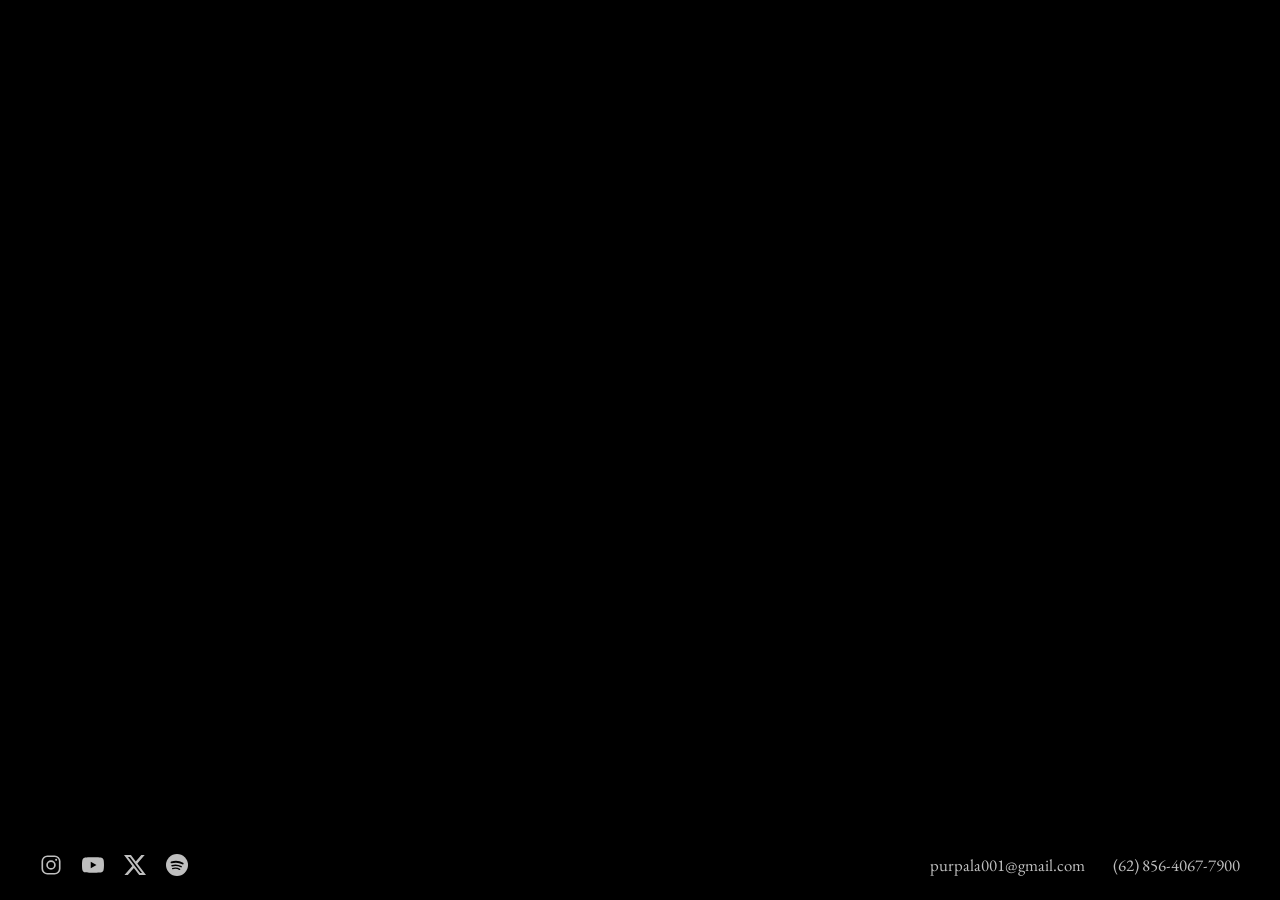
==== commit 2b3f569f: "Set the footer in EB Garamond to match the centre text Co-Authored-By: Claude Opus 5.5 <noreply@anth" ====
--- a/index.html
+++ b/index.html
@@ -10,7 +10,7 @@
   <meta property="og:description" content="Dalang Kontemporer dan President Jancukers.">
   <link rel="preconnect" href="https://fonts.googleapis.com">
   <link rel="preconnect" href="https://fonts.gstatic.com" crossorigin>
-  <link rel="stylesheet" href="https://fonts.googleapis.com/css2?family=EB+Garamond:wght@400&family=Instrument+Sans:wght@400;500&display=swap">
+  <link rel="stylesheet" href="https://fonts.googleapis.com/css2?family=EB+Garamond:wght@400&display=swap">
   <link rel="stylesheet" href="style.css">
 </head>
 <body>
--- a/style.css
+++ b/style.css
@@ -8,7 +8,7 @@
 }
 
 body {
-  font-family: 'Instrument Sans', system-ui, sans-serif;
+  font-family: 'EB Garamond', Georgia, serif;
   -webkit-font-smoothing: antialiased;
   touch-action: none;
   overscroll-behavior: none;
@@ -56,7 +56,7 @@
   flex-wrap: wrap;
   gap: 1rem 2rem;
   padding: 1.5rem clamp(1rem, 4vw, 2.5rem) calc(1.5rem + env(safe-area-inset-bottom));
-  font-size: 0.9rem;
+  font-size: 1.05rem;
 }
 
 .social { display: flex; gap: 1.25rem; }
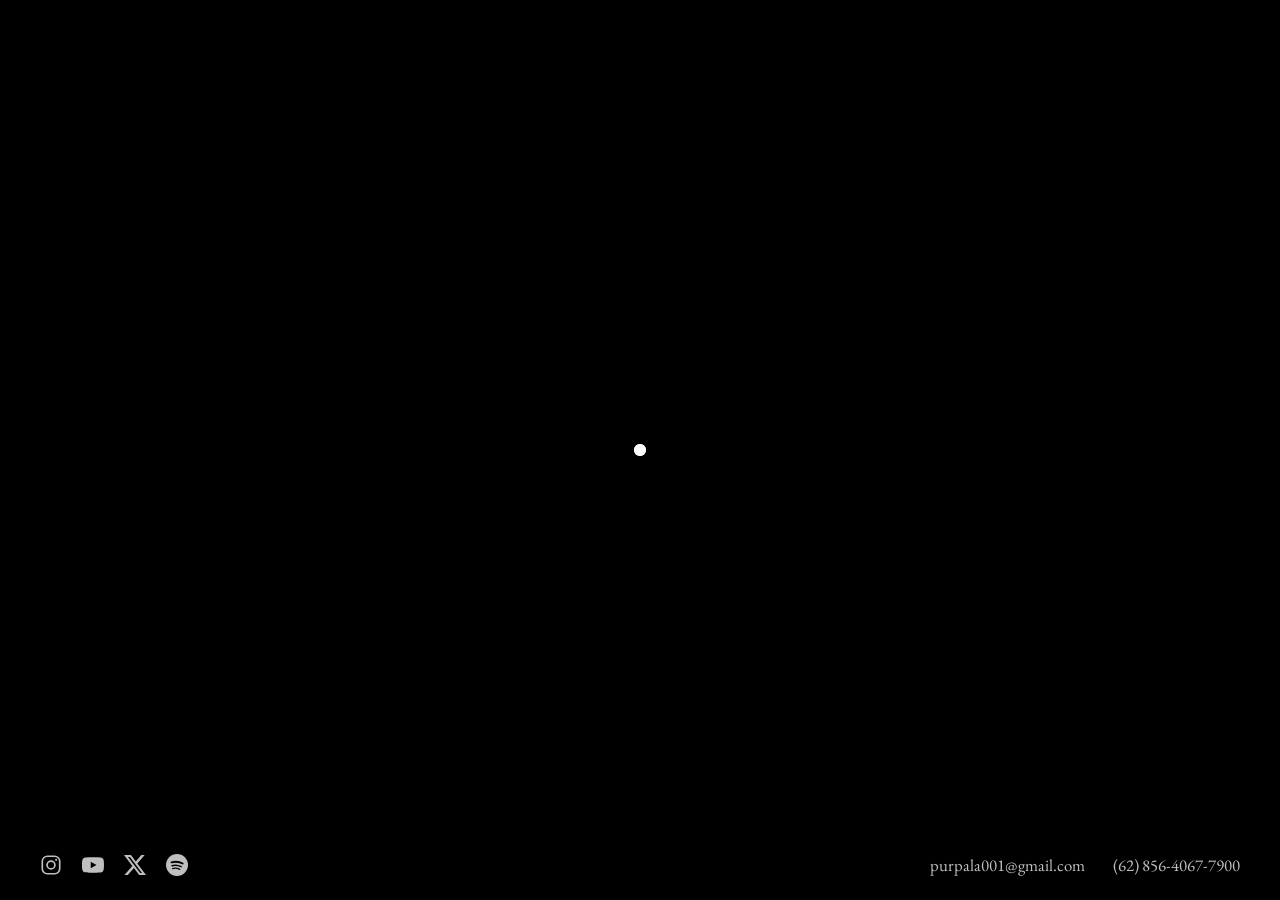
==== commit 23e1e282: "Add "Ingsun" with a pulsing circle to start it and movement-driven volume A small white pulsing circ" ====
--- a/index.html
+++ b/index.html
@@ -21,6 +21,9 @@
   <canvas id="words" aria-hidden="true"></canvas>
 
   <noscript><p class="noscript">Sujiwo Tejo</p></noscript>
+
+  <button class="invite" type="button" aria-label="Play Ingsun by Sujiwo Tejo"></button>
+  <audio src="audio/ingsun.mp3" loop preload="metadata"></audio>
 
   <footer>
     <nav class="social" aria-label="Social media">
--- a/style.css
+++ b/style.css
@@ -42,6 +42,56 @@
   place-items: center;
   font-family: 'EB Garamond', Georgia, serif;
   font-size: clamp(2.5rem, 10vw, 7rem);
+}
+
+/* pulsing invitation to start the sound */
+.invite {
+  position: fixed;
+  left: 50%;
+  top: 50%;
+  z-index: 2;
+  width: 44px;
+  height: 44px;
+  margin: -22px 0 0 -22px;
+  border: 0;
+  border-radius: 50%;
+  background: transparent;
+  cursor: pointer;
+  transition: opacity 1.2s;
+}
+
+.invite::before,
+.invite::after {
+  content: '';
+  position: absolute;
+  left: 50%;
+  top: 50%;
+  width: 12px;
+  height: 12px;
+  margin: -6px 0 0 -6px;
+  border-radius: 50%;
+  background: #fff;
+}
+
+.invite::before { animation: breathe 2.4s ease-in-out infinite; }
+.invite::after { animation: ripple 2.4s ease-out infinite; }
+
+.invite:focus-visible { outline: 1px solid #fff; outline-offset: 2px; }
+
+.invite.is-playing { opacity: 0; pointer-events: none; }
+
+@keyframes breathe {
+  50% { transform: scale(1.25); }
+}
+
+@keyframes ripple {
+  from { transform: scale(1); opacity: 0.6; }
+  to { transform: scale(4); opacity: 0; }
+}
+
+@media (prefers-reduced-motion: reduce) {
+  .invite::before, .invite::after { animation: none; }
+  .invite::after { transform: scale(2.2); opacity: 0.25; }
 }
 
 footer {
